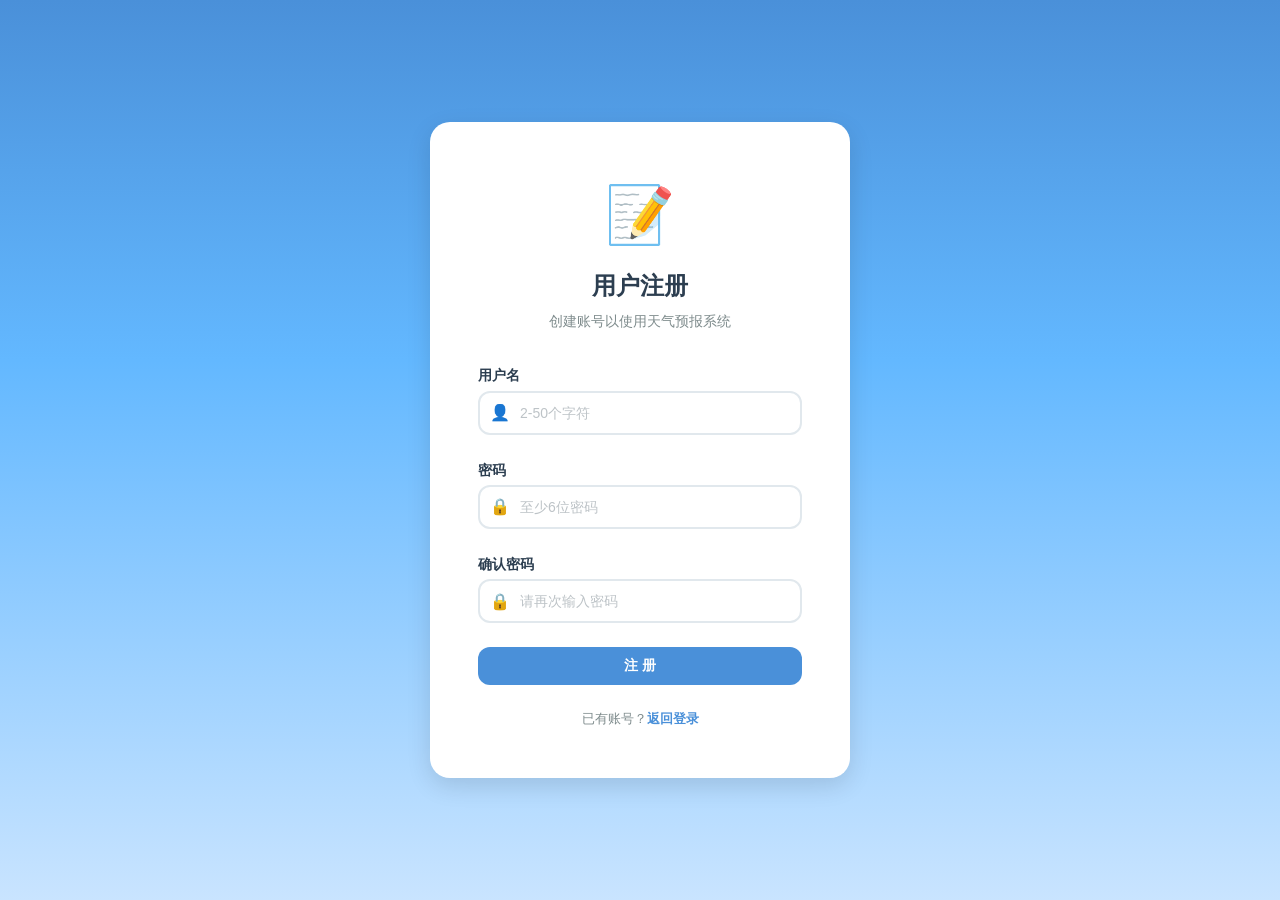
==== register.html @ eeb1775f "修改了注册页面和逻辑" ====
<!DOCTYPE html>
<html lang="zh-CN">
<head>
    <meta charset="UTF-8">
    <meta name="viewport" content="width=device-width, initial-scale=1.0">
    <title>用户注册 - 天气预报系统</title>
    <link rel="stylesheet" href="css/style.css">
    <style>
        .form-input.confirm-password {
            padding-left: 40px;
        }
        .register-success {
            padding: var(--spacing-md);
            background: #E8F5E9;
            color: var(--color-success);
            border-radius: var(--radius-sm);
            font-size: 13px;
            border-left: 3px solid var(--color-success);
            text-align: center;
        }
        .login-link {
            margin-top: var(--spacing-lg);
            text-align: center;
            font-size: 13px;
            color: var(--color-text-light);
        }
        .login-link a {
            color: var(--color-primary);
            text-decoration: none;
            font-weight: 600;
        }
        .login-link a:hover {
            text-decoration: underline;
        }
    </style>
</head>
<body>
    <div class="login-container">
        <div class="login-card">
            <div class="login-header">
                <div class="login-icon">📝</div>
                <h1 class="login-title">用户注册</h1>
                <p class="login-subtitle">创建账号以使用天气预报系统</p>
            </div>

            <form id="registerForm" class="login-form" autocomplete="off">
                <div class="form-group">
                    <label for="regUsername" class="form-label">用户名</label>
                    <div class="input-wrapper">
                        <span class="input-icon">👤</span>
                        <input
                            type="text"
                            id="regUsername"
                            class="form-input"
                            placeholder="2-50个字符"
                            autocomplete="off"
                        >
                    </div>
                </div>

                <div class="form-group">
                    <label for="regPassword" class="form-label">密码</label>
                    <div class="input-wrapper">
                        <span class="input-icon">🔒</span>
                        <input
                            type="password"
                            id="regPassword"
                            class="form-input"
                            placeholder="至少6位密码"
                            autocomplete="new-password"
                        >
                    </div>
                </div>

                <div class="form-group">
                    <label for="regPasswordConfirm" class="form-label">确认密码</label>
                    <div class="input-wrapper">
                        <span class="input-icon">🔒</span>
                        <input
                            type="password"
                            id="regPasswordConfirm"
                            class="form-input confirm-password"
                            placeholder="请再次输入密码"
                            autocomplete="new-password"
                        >
                    </div>
                </div>

                <div id="regError" class="error-message hidden"></div>
                <div id="regSuccess" class="register-success hidden"></div>

                <button type="submit" id="regBtn" class="btn btn-primary btn-block">
                    <span class="btn-text">注 册</span>
                    <span class="btn-loading hidden">注册中...</span>
                </button>
            </form>

            <div class="login-link">
                已有账号？<a href="index.html">返回登录</a>
            </div>
        </div>
    </div>

    <script>
        (function () {
            var form = document.getElementById('registerForm');
            var errorEl = document.getElementById('regError');
            var successEl = document.getElementById('regSuccess');
            var btn = document.getElementById('regBtn');
            var API = 'api/register.php';

            function showError(msg) {
                errorEl.textContent = msg;
                errorEl.classList.remove('hidden');
                successEl.classList.add('hidden');
            }

            function hideError() {
                errorEl.classList.add('hidden');
            }

            function showSuccess(msg) {
                successEl.textContent = msg;
                successEl.classList.remove('hidden');
                errorEl.classList.add('hidden');
            }

            function setLoading(loading) {
                var textEl = btn.querySelector('.btn-text');
                var loadingEl = btn.querySelector('.btn-loading');
                if (loading) {
                    btn.disabled = true;
                    textEl.classList.add('hidden');
                    loadingEl.classList.remove('hidden');
                } else {
                    btn.disabled = false;
                    textEl.classList.remove('hidden');
                    loadingEl.classList.add('hidden');
                }
            }

            form.addEventListener('submit', function (e) {
                e.preventDefault();
                hideError();

                var username = document.getElementById('regUsername').value.trim();
                var password = document.getElementById('regPassword').value;
                var confirm = document.getElementById('regPasswordConfirm').value;

                if (!username || !password || !confirm) {
                    showError('请填写所有字段');
                    return;
                }

                if (username.length < 2 || username.length > 50) {
                    showError('用户名长度需在2-50个字符之间');
                    return;
                }

                if (password.length < 6) {
                    showError('密码长度不能少于6位');
                    return;
                }

                if (password !== confirm) {
                    showError('两次输入的密码不一致');
                    return;
                }

                setLoading(true);

                fetch(API, {
                    method: 'POST',
                    headers: { 'Content-Type': 'application/json' },
                    body: JSON.stringify({ username: username, password: password })
                })
                .then(function (res) { return res.json(); })
                .then(function (data) {
                    setLoading(false);
                    if (data.success) {
                        showSuccess('注册成功！即将跳转到登录页...');
                        form.reset();
                        setTimeout(function () {
                            window.location.href = 'index.html';
                        }, 1500);
                    } else {
                        showError(data.message || '注册失败，请重试');
                    }
                })
                .catch(function () {
                    setLoading(false);
                    showError('网络异常，请稍后重试');
                });
            });
        })();
    </script>
</body>
</html>
---- css/style.css ----
/* ============================================================
   天气预报网页系统 - 全站样式表
   作者：刘子懿（CSS视觉开发）

   设计规范：
   - 主色调：#4A90D9（天空蓝）
   - 辅助色：#F5A623（暖阳橙）、#7ED321（清新绿）
   - 字体：Microsoft YaHei, PingFang SC, sans-serif
   - 最小支持分辨率：1366×768
   ============================================================ */

/* ---------- 全局重置 ---------- */
*, *::before, *::after {
    margin: 0;
    padding: 0;
    box-sizing: border-box;
}

:root {
    /* 主色调 */
    --color-primary: #4A90D9;
    --color-primary-dark: #357ABD;
    --color-primary-light: #6BA5E7;

    /* 辅助色 */
    --color-accent: #F5A623;
    --color-success: #7ED321;
    --color-error: #E74C3C;
    --color-warning: #F39C12;

    /* 中性色 */
    --color-bg: #F0F4F8;
    --color-card-bg: #FFFFFF;
    --color-text: #2C3E50;
    --color-text-light: #7F8C8D;
    --color-border: #E1E8ED;

    /* 阴影 */
    --shadow-sm: 0 1px 3px rgba(0, 0, 0, 0.08);
    --shadow-md: 0 4px 12px rgba(0, 0, 0, 0.10);
    --shadow-lg: 0 8px 24px rgba(0, 0, 0, 0.12);

    /* 圆角 */
    --radius-sm: 8px;
    --radius-md: 12px;
    --radius-lg: 16px;
    --radius-xl: 20px;

    /* 间距 */
    --spacing-xs: 4px;
    --spacing-sm: 8px;
    --spacing-md: 16px;
    --spacing-lg: 24px;
    --spacing-xl: 32px;
    --spacing-2xl: 48px;

    /* 过渡 */
    --transition-fast: 0.15s ease;
    --transition-normal: 0.3s ease;
}

body {
    font-family: 'Microsoft YaHei', 'PingFang SC', -apple-system, sans-serif;
    background: var(--color-bg);
    color: var(--color-text);
    line-height: 1.6;
    min-height: 100vh;
    -webkit-font-smoothing: antialiased;
}

/* ---------- 页面切换 ---------- */
.page {
    display: none;
}
.page.active {
    display: block;
}

/* ============================================================
   一、登录页面
   ============================================================ */

.login-container {
    display: flex;
    justify-content: center;
    align-items: center;
    min-height: 100vh;
    padding: var(--spacing-lg);
    background: linear-gradient(135deg, #667eea 0%, #764ba2 100%);
    /* 模拟天空渐变背景 */
    background: linear-gradient(180deg, #4A90D9 0%, #63B8FF 40%, #C9E4FF 100%);
}

.login-card {
    background: var(--color-card-bg);
    border-radius: var(--radius-xl);
    box-shadow: var(--shadow-lg);
    padding: var(--spacing-2xl);
    width: 100%;
    max-width: 420px;
    animation: cardFadeIn 0.5s ease;
}

@keyframes cardFadeIn {
    from {
        opacity: 0;
        transform: translateY(20px);
    }
    to {
        opacity: 1;
        transform: translateY(0);
    }
}

.login-header {
    text-align: center;
    margin-bottom: var(--spacing-xl);
}

.login-icon {
    font-size: 56px;
    margin-bottom: var(--spacing-sm);
}

.login-title {
    font-size: 24px;
    font-weight: 700;
    color: var(--color-text);
    margin-bottom: var(--spacing-xs);
}

.login-subtitle {
    font-size: 14px;
    color: var(--color-text-light);
}

/* 登录表单 */
.login-form {
    display: flex;
    flex-direction: column;
    gap: var(--spacing-lg);
}

.form-group {
    display: flex;
    flex-direction: column;
    gap: var(--spacing-xs);
}

.form-label {
    font-size: 14px;
    font-weight: 600;
    color: var(--color-text);
}

.input-wrapper {
    position: relative;
    display: flex;
    align-items: center;
}

.input-icon {
    position: absolute;
    left: 12px;
    font-size: 16px;
    pointer-events: none;
}

.form-input {
    width: 100%;
    padding: 12px 12px 12px 40px;
    font-size: 14px;
    border: 2px solid var(--color-border);
    border-radius: var(--radius-md);
    background: var(--color-card-bg);
    color: var(--color-text);
    transition: border-color var(--transition-fast), box-shadow var(--transition-fast);
    outline: none;
}

.form-input:focus {
    border-color: var(--color-primary);
    box-shadow: 0 0 0 3px rgba(74, 144, 217, 0.15);
}

.form-input::placeholder {
    color: #BDC3C7;
}

.login-hint {
    margin-top: var(--spacing-lg);
    text-align: center;
    font-size: 12px;
    color: var(--color-text-light);
    padding: var(--spacing-sm);
    background: #F8F9FA;
    border-radius: var(--radius-sm);
}

/* ============================================================
   二、天气主页
   ============================================================ */

.main-container {
    max-width: 1200px;
    margin: 0 auto;
    padding: var(--spacing-lg);
    min-height: 100vh;
    display: flex;
    flex-direction: column;
}

/* 顶部导航栏 */
.topbar {
    display: flex;
    justify-content: space-between;
    align-items: center;
    padding: var(--spacing-md) var(--spacing-lg);
    background: var(--color-card-bg);
    border-radius: var(--radius-lg);
    box-shadow: var(--shadow-sm);
    margin-bottom: var(--spacing-lg);
}

.topbar-left {
    display: flex;
    align-items: center;
    gap: var(--spacing-sm);
}

.topbar-logo {
    font-size: 28px;
}

.topbar-title {
    font-size: 20px;
    font-weight: 700;
    color: var(--color-primary);
}

.topbar-right {
    display: flex;
    align-items: center;
    gap: var(--spacing-md);
}

.topbar-welcome {
    font-size: 14px;
    color: var(--color-text-light);
}

.topbar-welcome strong {
    color: var(--color-text);
}

/* 主内容区 */
.main-content {
    flex: 1;
    display: flex;
    flex-direction: column;
    gap: var(--spacing-lg);
}

/* ---------- 搜索区 ---------- */
.search-section {
    background: var(--color-card-bg);
    border-radius: var(--radius-lg);
    box-shadow: var(--shadow-sm);
    padding: var(--spacing-lg);
}

.search-box {
    display: flex;
    gap: var(--spacing-md);
}

.search-input {
    flex: 1;
    padding: 12px 16px;
    font-size: 15px;
    border: 2px solid var(--color-border);
    border-radius: var(--radius-md);
    outline: none;
    transition: border-color var(--transition-fast), box-shadow var(--transition-fast);
}

.search-input:focus {
    border-color: var(--color-primary);
    box-shadow: 0 0 0 3px rgba(74, 144, 217, 0.15);
}

.search-btn {
    padding: 12px 28px;
    white-space: nowrap;
}

/* ---------- 实时天气卡片 ---------- */
.weather-card {
    background: var(--color-card-bg);
    border-radius: var(--radius-lg);
    box-shadow: var(--shadow-md);
    overflow: hidden;
    transition: transform var(--transition-normal), box-shadow var(--transition-normal);
}

.weather-card:hover {
    transform: translateY(-2px);
    box-shadow: var(--shadow-lg);
}

.card-header {
    display: flex;
    justify-content: space-between;
    align-items: center;
    padding: var(--spacing-md) var(--spacing-lg);
    background: linear-gradient(135deg, var(--color-primary), var(--color-primary-light));
    color: white;
}

.card-title {
    font-size: 16px;
    font-weight: 600;
}

.update-time {
    font-size: 12px;
    opacity: 0.9;
}

.card-body {
    padding: var(--spacing-lg);
}

.current-weather-body {
    display: flex;
    gap: var(--spacing-xl);
    flex-wrap: wrap;
}

.weather-main {
    flex: 1;
    min-width: 200px;
    text-align: center;
    padding: var(--spacing-md);
}

.weather-city {
    font-size: 22px;
    font-weight: 700;
    color: var(--color-text);
    margin-bottom: var(--spacing-sm);
}

.weather-temp-area {
    display: flex;
    align-items: center;
    justify-content: center;
    gap: var(--spacing-sm);
    margin-bottom: var(--spacing-sm);
}

.weather-icon-lg {
    font-size: 64px;
}

.weather-temp {
    font-size: 56px;
    font-weight: 300;
    color: var(--color-primary);
    line-height: 1;
}

.weather-desc {
    font-size: 16px;
    color: var(--color-text-light);
}

.weather-details {
    flex: 2;
    min-width: 280px;
    display: grid;
    grid-template-columns: repeat(2, 1fr);
    gap: var(--spacing-md);
}

.detail-item {
    display: flex;
    flex-direction: column;
    gap: var(--spacing-xs);
    padding: var(--spacing-md);
    background: #F8F9FA;
    border-radius: var(--radius-sm);
}

.detail-label {
    font-size: 12px;
    color: var(--color-text-light);
    text-transform: uppercase;
}

.detail-value {
    font-size: 18px;
    font-weight: 600;
    color: var(--color-text);
}

/* ---------- 7天预报 ---------- */
.forecast-section {
    background: var(--color-card-bg);
    border-radius: var(--radius-lg);
    box-shadow: var(--shadow-sm);
    padding: var(--spacing-lg);
}

.section-title {
    font-size: 18px;
    font-weight: 700;
    color: var(--color-text);
    margin-bottom: var(--spacing-md);
    padding-bottom: var(--spacing-sm);
    border-bottom: 2px solid var(--color-border);
}

.forecast-container {
    display: grid;
    grid-template-columns: repeat(7, 1fr);
    gap: var(--spacing-sm);
}

.forecast-card {
    text-align: center;
    padding: var(--spacing-md) var(--spacing-sm);
    background: #F8F9FA;
    border-radius: var(--radius-md);
    transition: transform var(--transition-normal), box-shadow var(--transition-normal);
}

.forecast-card:hover {
    transform: translateY(-4px);
    box-shadow: var(--shadow-md);
    background: #EEF2F7;
}

.forecast-date {
    font-size: 13px;
    font-weight: 600;
    color: var(--color-text);
    margin-bottom: var(--spacing-xs);
}

.forecast-icon {
    font-size: 36px;
    margin: var(--spacing-sm) 0;
}

.forecast-temp-range {
    font-size: 13px;
    color: var(--color-text-light);
}

.forecast-temp-high {
    color: var(--color-error);
    font-weight: 600;
}

.forecast-temp-low {
    color: var(--color-primary);
    font-weight: 600;
}

/* ---------- 历史记录 ---------- */
.history-section {
    background: var(--color-card-bg);
    border-radius: var(--radius-lg);
    box-shadow: var(--shadow-sm);
    padding: var(--spacing-lg);
}

.history-container {
    max-height: 300px;
    overflow-y: auto;
}

.history-list {
    list-style: none;
}

.history-item {
    display: flex;
    justify-content: space-between;
    align-items: center;
    padding: var(--spacing-sm) var(--spacing-md);
    border-bottom: 1px solid var(--color-border);
    transition: background var(--transition-fast);
    cursor: pointer;
}

.history-item:last-child {
    border-bottom: none;
}

.history-item:hover {
    background: #F0F4F8;
    border-radius: var(--radius-sm);
}

.history-city {
    font-size: 14px;
    font-weight: 500;
    color: var(--color-primary);
}

.history-time {
    font-size: 12px;
    color: var(--color-text-light);
}

.history-empty {
    text-align: center;
    padding: var(--spacing-xl);
    color: var(--color-text-light);
    font-size: 14px;
}

/* ---------- 页脚 ---------- */
.footer {
    text-align: center;
    padding: var(--spacing-lg);
    font-size: 12px;
    color: var(--color-text-light);
    margin-top: auto;
}

.footer a {
    color: var(--color-primary);
    text-decoration: none;
}

/* ============================================================
   三、通用组件
   ============================================================ */

/* 按钮 */
.btn {
    display: inline-flex;
    align-items: center;
    justify-content: center;
    gap: var(--spacing-xs);
    padding: 10px 20px;
    font-size: 14px;
    font-weight: 600;
    border: none;
    border-radius: var(--radius-md);
    cursor: pointer;
    transition: all var(--transition-fast);
    outline: none;
    font-family: inherit;
}

.btn:active {
    transform: scale(0.97);
}

.btn-primary {
    background: var(--color-primary);
    color: white;
}

.btn-primary:hover {
    background: var(--color-primary-dark);
    box-shadow: 0 4px 12px rgba(74, 144, 217, 0.3);
    transform: translateY(-1px);
}

.btn-outline {
    background: transparent;
    color: var(--color-primary);
    border: 2px solid var(--color-primary);
}

.btn-outline:hover {
    background: var(--color-primary);
    color: white;
}

.btn-block {
    width: 100%;
}

.btn-sm {
    padding: 6px 14px;
    font-size: 13px;
}

.btn-loading {
    display: inline;
}

/* 错误提示 */
.error-message {
    padding: var(--spacing-sm) var(--spacing-md);
    background: #FDEDEC;
    color: var(--color-error);
    border-radius: var(--radius-sm);
    font-size: 13px;
    border-left: 3px solid var(--color-error);
    animation: shakeIn 0.3s ease;
}

@keyframes shakeIn {
    0%, 100% { transform: translateX(0); }
    25% { transform: translateX(-5px); }
    75% { transform: translateX(5px); }
}

/* 加载动画 */
.loading-indicator {
    display: flex;
    align-items: center;
    justify-content: center;
    gap: var(--spacing-sm);
    padding: var(--spacing-md);
    color: var(--color-primary);
    font-size: 14px;
}

.spinner {
    width: 20px;
    height: 20px;
    border: 3px solid var(--color-border);
    border-top-color: var(--color-primary);
    border-radius: 50%;
    animation: spin 0.8s linear infinite;
}

@keyframes spin {
    to { transform: rotate(360deg); }
}

/* 工具类 */
.hidden {
    display: none !important;
}

/* ============================================================
   四、响应式设计
   ============================================================ */

/* 平板设备（768px - 1024px） */
@media (max-width: 1024px) {
    .forecast-container {
        grid-template-columns: repeat(4, 1fr);
    }
    .current-weather-body {
        flex-direction: column;
    }
}

/* 手机设备（< 768px） */
@media (max-width: 768px) {
    .forecast-container {
        grid-template-columns: repeat(2, 1fr);
    }
    .search-box {
        flex-direction: column;
    }
    .topbar {
        flex-direction: column;
        gap: var(--spacing-sm);
        text-align: center;
    }
    .weather-details {
        grid-template-columns: 1fr;
    }
    .weather-temp {
        font-size: 42px;
    }
    .login-card {
        padding: var(--spacing-lg);
    }
}

/* 小屏手机（< 480px） */
@media (max-width: 480px) {
    .forecast-container {
        grid-template-columns: 1fr 1fr;
    }
}
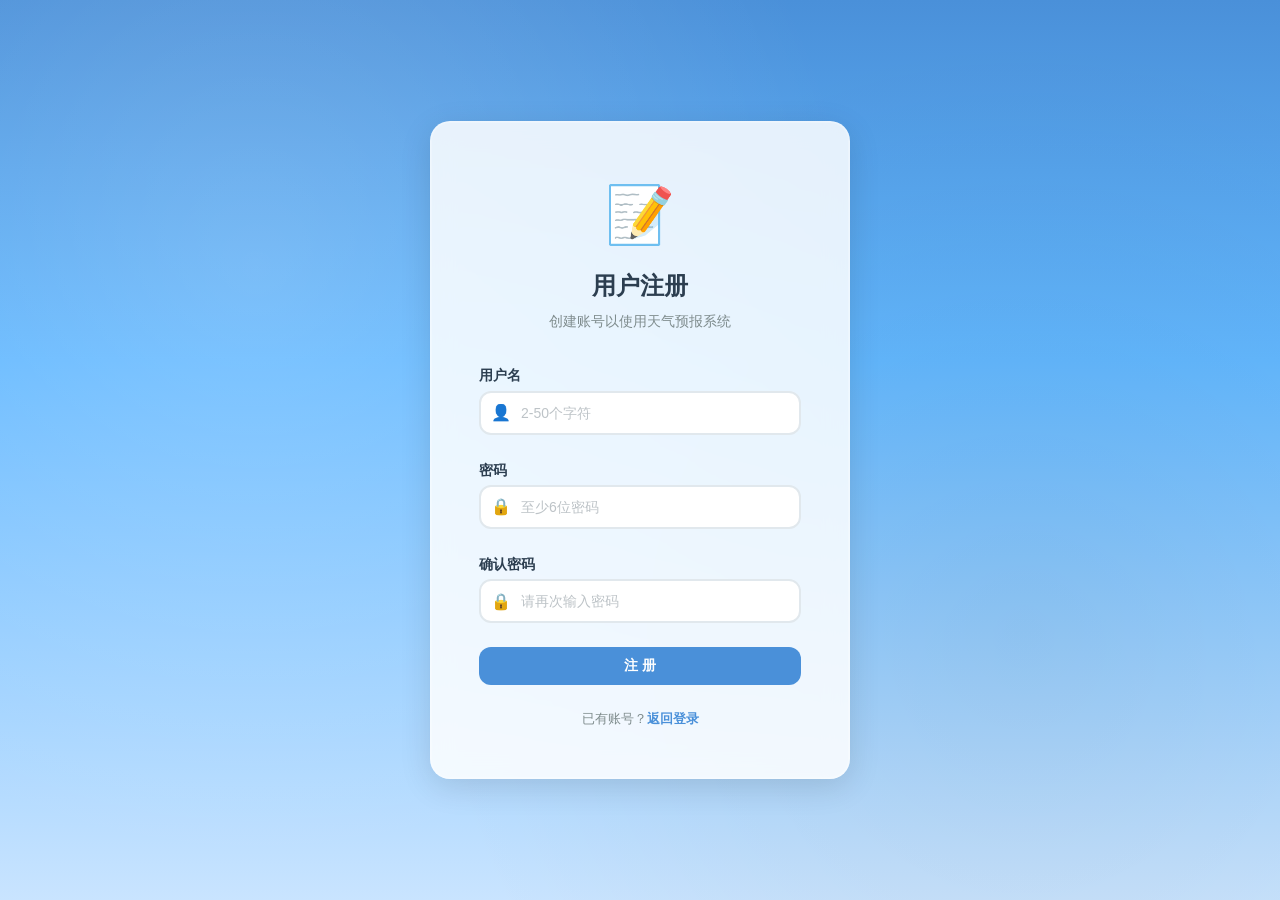
==== commit fc9f0ac0: "重构了整个天气界面，新增了大量功能，具体见项目文档" ====
--- a/register.html
+++ b/register.html
@@ -96,7 +96,7 @@
             </form>
 
             <div class="login-link">
-                已有账号？<a href="index.html">返回登录</a>
+                已有账号？<a href="login.html">返回登录</a>
             </div>
         </div>
     </div>
@@ -181,7 +181,7 @@
                         showSuccess('注册成功！即将跳转到登录页...');
                         form.reset();
                         setTimeout(function () {
-                            window.location.href = 'index.html';
+                            window.location.href = 'login.html';
                         }, 1500);
                     } else {
                         showError(data.message || '注册失败，请重试');
--- a/css/style.css
+++ b/css/style.css
@@ -88,17 +88,25 @@
     padding: var(--spacing-lg);
     background: linear-gradient(135deg, #667eea 0%, #764ba2 100%);
     /* 模拟天空渐变背景 */
-    background: linear-gradient(180deg, #4A90D9 0%, #63B8FF 40%, #C9E4FF 100%);
+    background:
+            radial-gradient(circle at 20% 30%, rgba(255,255,255,0.18) 0%, transparent 50%),
+            radial-gradient(circle at 80% 70%, rgba(0,0,0,0.06) 0%, transparent 50%),
+            linear-gradient(180deg, #4A90D9 0%, #63B8FF 40%, #C9E4FF 100%);
 }
 
 .login-card {
-    background: var(--color-card-bg);
+    background: rgba(255, 255, 255, 0.85);
+    backdrop-filter: blur(12px);
+    -webkit-backdrop-filter: blur(12px);
     border-radius: var(--radius-xl);
-    box-shadow: var(--shadow-lg);
+    box-shadow:
+            0 8px 32px rgba(0, 0, 0, 0.12),
+            inset 0 0 0 1px rgba(255, 255, 255, 0.2);
     padding: var(--spacing-2xl);
     width: 100%;
     max-width: 420px;
     animation: cardFadeIn 0.5s ease;
+    border: 1px solid rgba(255, 255, 255, 0.3);
 }
 
 @keyframes cardFadeIn {
@@ -686,3 +694,418 @@
         grid-template-columns: 1fr 1fr;
     }
 }
+
+
+/* ============================================================
+   五、增强功能样式：收藏、预警、图表、生活指数、地图、出行助手
+   ============================================================ */
+.topbar-subtitle {
+    font-size: 12px;
+    color: var(--color-text-light);
+    margin-top: 2px;
+}
+
+.quick-actions {
+    display: flex;
+    align-items: center;
+    gap: var(--spacing-sm);
+    flex-wrap: wrap;
+    margin-top: var(--spacing-md);
+}
+.quick-hint, .section-desc, .muted-text, .profile-tip {
+    font-size: 13px;
+    color: var(--color-text-light);
+}
+.btn-soft {
+    background: #EEF6FF;
+    color: var(--color-primary-dark);
+    border: 1px solid #D7EAFE;
+}
+.btn-soft:hover {
+    background: #DCEEFF;
+}
+.feature-panel {
+    background: var(--color-card-bg);
+    border-radius: var(--radius-lg);
+    box-shadow: var(--shadow-sm);
+    padding: var(--spacing-lg);
+}
+.panel-header {
+    display: flex;
+    justify-content: space-between;
+    align-items: center;
+    gap: var(--spacing-md);
+    margin-bottom: var(--spacing-md);
+    flex-wrap: wrap;
+}
+.compact-header {
+    display: block;
+}
+.clean-title {
+    margin-bottom: 0;
+    padding-bottom: 0;
+    border-bottom: none;
+}
+.feature-grid {
+    display: grid;
+    grid-template-columns: 1fr 1.35fr;
+    gap: var(--spacing-lg);
+}
+.feature-grid.two-columns {
+    grid-template-columns: 1fr 1fr;
+}
+.favorite-container {
+    display: flex;
+    flex-wrap: wrap;
+    gap: var(--spacing-sm);
+}
+.favorite-chip {
+    display: inline-flex;
+    align-items: center;
+    overflow: hidden;
+    border: 1px solid var(--color-border);
+    border-radius: 999px;
+    background: #F8FAFC;
+}
+.favorite-chip.is-default {
+    background: #FFF7E6;
+    border-color: #FFD591;
+}
+.favorite-chip button {
+    border: none;
+    background: transparent;
+    cursor: pointer;
+    font-family: inherit;
+}
+.favorite-name {
+    padding: 7px 10px 7px 12px;
+    color: var(--color-primary-dark);
+    font-weight: 600;
+}
+.favorite-default {
+    padding: 7px 8px;
+    color: #8C6D1F;
+    border-left: 1px solid rgba(0,0,0,0.08) !important;
+}
+.favorite-remove {
+    padding: 7px 10px;
+    color: var(--color-error);
+    font-size: 16px;
+    border-left: 1px solid rgba(0,0,0,0.08) !important;
+}
+.profile-row {
+    display: flex;
+    gap: var(--spacing-sm);
+    margin: var(--spacing-sm) 0;
+}
+.select-input {
+    padding: 10px 12px;
+    border: 2px solid var(--color-border);
+    border-radius: var(--radius-md);
+    background: #fff;
+    font-size: 14px;
+    outline: none;
+    flex: 1;
+    font-family: inherit;
+}
+.select-input:focus {
+    border-color: var(--color-primary);
+    box-shadow: 0 0 0 3px rgba(74,144,217,.15);
+}
+.alert-form-grid {
+    display: grid;
+    grid-template-columns: repeat(2, minmax(150px, 1fr));
+    gap: var(--spacing-sm);
+    margin-bottom: var(--spacing-md);
+    font-size: 13px;
+}
+.alert-form-grid input[type="number"] {
+    width: 66px;
+    padding: 6px;
+    border: 1px solid var(--color-border);
+    border-radius: var(--radius-sm);
+}
+.switch-line {
+    display: flex;
+    align-items: center;
+    gap: 6px;
+}
+.alert-container {
+    display: grid;
+    grid-template-columns: repeat(auto-fit, minmax(230px, 1fr));
+    gap: var(--spacing-md);
+}
+.alert-card {
+    padding: var(--spacing-md);
+    border-radius: var(--radius-md);
+    border-left: 4px solid var(--color-primary);
+    background: #F7FBFF;
+}
+.alert-card p { font-size: 13px; margin-top: 5px; color: var(--color-text-light); }
+.alert-card.danger { border-left-color: var(--color-error); background: #FFF2F0; }
+.alert-card.warning { border-left-color: var(--color-warning); background: #FFF7E6; }
+.alert-card.info { border-left-color: var(--color-primary); background: #EEF6FF; }
+.alert-card.safe { border-left-color: var(--color-success); background: #F6FFED; }
+.life-container {
+    display: grid;
+    grid-template-columns: repeat(auto-fit, minmax(180px, 1fr));
+    gap: var(--spacing-md);
+}
+.life-card {
+    padding: var(--spacing-md);
+    border-radius: var(--radius-md);
+    background: #F8F9FA;
+    border: 1px solid var(--color-border);
+    transition: transform var(--transition-fast), box-shadow var(--transition-fast);
+}
+.life-card:hover {
+    transform: translateY(-2px);
+    box-shadow: var(--shadow-sm);
+}
+.life-icon {
+    font-size: 28px;
+    margin-bottom: var(--spacing-xs);
+}
+.life-card p {
+    font-size: 13px;
+    color: var(--color-text-light);
+    margin-top: 4px;
+}
+.profile-advice {
+    background: #EEF6FF;
+}
+.forecast-desc {
+    color: var(--color-text);
+    font-size: 13px;
+    font-weight: 600;
+}
+.forecast-extra {
+    color: var(--color-text-light);
+    font-size: 12px;
+    margin-top: 4px;
+}
+.chart-container {
+    display: grid;
+    grid-template-columns: repeat(auto-fit, minmax(280px, 1fr));
+    gap: var(--spacing-md);
+}
+.chart-card {
+    border: 1px solid var(--color-border);
+    border-radius: var(--radius-md);
+    padding: var(--spacing-md);
+    background: #FBFCFE;
+}
+.chart-card h4 {
+    margin-bottom: var(--spacing-sm);
+    color: var(--color-text);
+}
+.simple-chart {
+    width: 100%;
+    height: auto;
+    display: block;
+}
+.chart-axis {
+    stroke: #CCD6E0;
+    stroke-width: 1;
+}
+.chart-label {
+    fill: #7F8C8D;
+    font-size: 11px;
+}
+.chart-line {
+    fill: none;
+    stroke-width: 3;
+    stroke-linecap: round;
+    stroke-linejoin: round;
+}
+.primary-line { stroke: var(--color-error); }
+.secondary-line { stroke: var(--color-primary); }
+.chart-dot { fill: #fff; stroke-width: 2; }
+.dot-0 { stroke: var(--color-error); }
+.dot-1 { stroke: var(--color-primary); }
+.chart-bar { fill: #89C4F4; rx: 3; }
+.map-panel {
+    position: relative;
+    min-height: 310px;
+    border-radius: var(--radius-lg);
+    overflow: hidden;
+    background:
+        radial-gradient(circle at 60% 45%, rgba(74,144,217,.18), transparent 40%),
+        linear-gradient(135deg, #E8F4FF, #F7FBFF);
+    border: 1px solid #D7EAFE;
+}
+.china-map-bg {
+    position: absolute;
+    inset: 18px;
+    border: 2px dashed rgba(74,144,217,.25);
+    border-radius: 45% 50% 40% 45%;
+    color: rgba(74,144,217,.35);
+    font-size: 24px;
+    font-weight: 800;
+    display: flex;
+    align-items: center;
+    justify-content: center;
+    letter-spacing: 4px;
+}
+.map-pin {
+    position: absolute;
+    transform: translate(-50%, -50%);
+    border: none;
+    background: #fff;
+    color: var(--color-primary-dark);
+    font-size: 12px;
+    font-weight: 700;
+    padding: 4px 7px;
+    border-radius: 999px;
+    box-shadow: var(--shadow-sm);
+    cursor: pointer;
+    white-space: nowrap;
+}
+.map-pin span {
+    display: inline-block;
+    width: 8px;
+    height: 8px;
+    background: var(--color-error);
+    border-radius: 50%;
+    margin-right: 4px;
+}
+.map-pin:hover {
+    transform: translate(-50%, -50%) scale(1.08);
+    box-shadow: var(--shadow-md);
+}
+.map-result, .trip-result {
+    margin-top: var(--spacing-md);
+    padding: var(--spacing-md);
+    background: #F8F9FA;
+    border-radius: var(--radius-md);
+    color: var(--color-text-light);
+    font-size: 14px;
+}
+.trip-form {
+    display: grid;
+    grid-template-columns: 1fr 1fr;
+    gap: var(--spacing-sm);
+}
+.trip-form button {
+    grid-column: span 2;
+}
+.trip-score {
+    display: flex;
+    align-items: baseline;
+    gap: var(--spacing-sm);
+    margin-bottom: var(--spacing-sm);
+}
+.trip-score strong {
+    font-size: 30px;
+}
+.trip-score.good strong { color: var(--color-success); }
+.trip-score.normal strong { color: var(--color-warning); }
+.trip-score.bad strong { color: var(--color-error); }
+.trip-reason {
+    font-size: 12px;
+    color: var(--color-text-light);
+}
+.warn-text { color: var(--color-error); }
+.small-spinner {
+    width: 14px;
+    height: 14px;
+    display: inline-block;
+    vertical-align: -2px;
+}
+.history-actions {
+    display: flex;
+    gap: var(--spacing-sm);
+}
+.history-stats {
+    display: grid;
+    grid-template-columns: repeat(auto-fit, minmax(170px, 1fr));
+    gap: var(--spacing-sm);
+    margin-bottom: var(--spacing-md);
+}
+.stat-card {
+    background: #F8F9FA;
+    border-radius: var(--radius-md);
+    padding: var(--spacing-md);
+    border: 1px solid var(--color-border);
+}
+.stat-card strong {
+    display: block;
+    font-size: 20px;
+    color: var(--color-primary-dark);
+    overflow: hidden;
+    text-overflow: ellipsis;
+    white-space: nowrap;
+}
+.stat-card span {
+    font-size: 12px;
+    color: var(--color-text-light);
+}
+.history-delete {
+    border: none;
+    background: #FDEDEC;
+    color: var(--color-error);
+    padding: 4px 8px;
+    border-radius: var(--radius-sm);
+    cursor: pointer;
+}
+.toast {
+    position: fixed;
+    right: 24px;
+    bottom: 24px;
+    background: rgba(44,62,80,.95);
+    color: white;
+    padding: 12px 18px;
+    border-radius: var(--radius-md);
+    box-shadow: var(--shadow-lg);
+    z-index: 9999;
+    animation: cardFadeIn .2s ease;
+}
+
+@media (max-width: 1024px) {
+    .feature-grid, .feature-grid.two-columns {
+        grid-template-columns: 1fr;
+    }
+}
+@media (max-width: 768px) {
+    .panel-header { align-items: flex-start; }
+    .alert-form-grid, .trip-form { grid-template-columns: 1fr; }
+    .trip-form button { grid-column: auto; }
+    .quick-actions { align-items: stretch; flex-direction: column; }
+    .quick-actions .btn { width: 100%; }
+}
+
+
+/* ---------- 独立页面跳转提示 ---------- */
+.redirect-page {
+    display: flex;
+    justify-content: center;
+    align-items: center;
+    min-height: 100vh;
+    padding: var(--spacing-lg);
+    background:
+        radial-gradient(circle at 20% 30%, rgba(255,255,255,0.18) 0%, transparent 50%),
+        radial-gradient(circle at 80% 70%, rgba(0,0,0,0.06) 0%, transparent 50%),
+        linear-gradient(180deg, #4A90D9 0%, #63B8FF 40%, #C9E4FF 100%);
+}
+.redirect-card {
+    width: 100%;
+    max-width: 420px;
+    padding: var(--spacing-2xl);
+    background: rgba(255, 255, 255, 0.96);
+    border-radius: var(--radius-xl);
+    box-shadow: var(--shadow-xl);
+    text-align: center;
+}
+.redirect-links {
+    margin-top: var(--spacing-lg);
+    font-size: 13px;
+    color: var(--color-text-light);
+}
+.redirect-links a {
+    color: var(--color-primary);
+    font-weight: 600;
+    text-decoration: none;
+}
+.redirect-links a:hover {
+    text-decoration: underline;
+}
